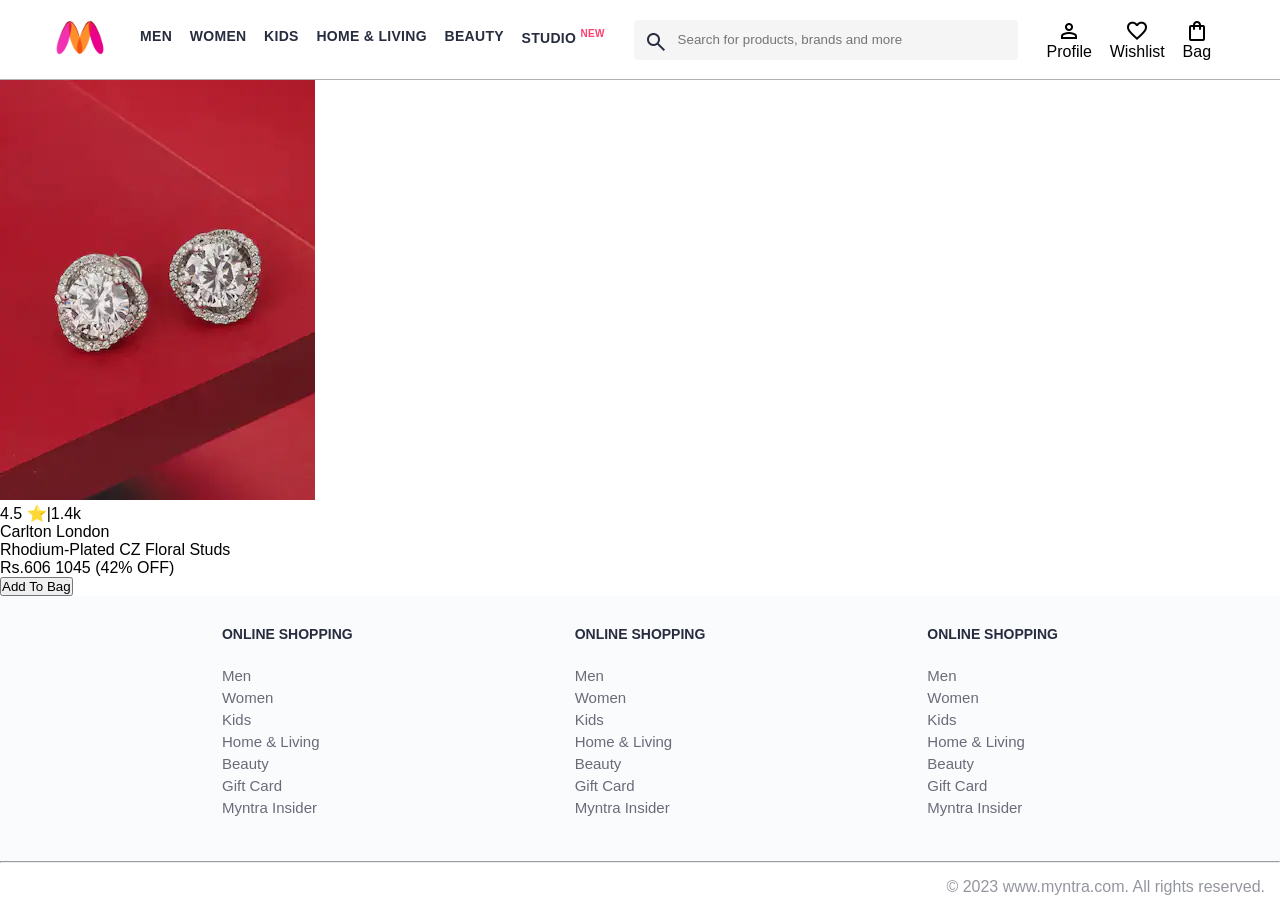
==== index.html @ dedffcf8 "Initial commit" ====
<!DOCTYPE html>
<html lang="en">
<head>
    <title>Myntra Functional Clone</title>
    <link rel="stylesheet" href="css/index.css">
    <link rel="stylesheet" href="https://fonts.googleapis.com/css2?family=Material+Symbols+Outlined:opsz,wght,FILL,GRAD@20..48,100..700,0..1,-50..200" />
</head>
<body>
    <header>
        <div class="logo_container">
            <a href="#"><img class="myntra_home" src="images/myntra_logo.webp" alt="Myntra Home"></a>
        </div>
        <nav class="nav_bar">
            <a href="#">Men</a>
            <a href="#">Women</a>
            <a href="#">Kids</a>
            <a href="#">Home & Living</a>
            <a href="#">Beauty</a>
            <a href="#">Studio <sup>New</sup></a>
        </nav>
        <div class="search_bar">
            <span class="material-symbols-outlined search_icon">search</span>
            <input class="search_input" placeholder="Search for products, brands and more">
        </div>
        <div class="action_bar">
            <div class="action_container">
                <span class="material-symbols-outlined action_icon">person</span>
                <span class="action_name">Profile</span>
            </div>

            <div class="action_container">
                <span class="material-symbols-outlined action_icon">favorite</span>
                <span class="action_name">Wishlist</span>
            </div>

            <a class="action_container" href="pages/bag.html" style="text-decoration: none; color: black;">
                <span class="material-symbols-outlined action_icon">shopping_bag</span>
                <span class="action_name" >Bag</span>
            </a>
        </div>
    </header>
    <main>
        <div class="items-container">
            <div class="item-container">
                <img src="images/1.jpg" alt="item image">
                <div class="rating">
                    4.5 ⭐|1.4k
                </div>
                <div class="company-name">Carlton London</div>
                <div class="item-name">Rhodium-Plated CZ Floral Studs</div>
                <div class="price">
                    <span class="current-price">Rs.606</span>
                    <span class="original-price">1045</span>
                    <span class="Discount">(42% OFF)</span>
                </div>
                <button>Add To Bag</button>
            </div>
        </div>

    </main>
    <footer>
        <div class="footer_container">
            <div class="footer_column">
                <h3>ONLINE SHOPPING</h3>

                <a href="#">Men</a>
                <a href="#">Women</a>
                <a href="#">Kids</a>
                <a href="#">Home & Living</a>
                <a href="#">Beauty</a>
                <a href="#">Gift Card</a>
                <a href="#">Myntra Insider</a>
            </div>

            <div class="footer_column">
                <h3>ONLINE SHOPPING</h3>

                <a href="#">Men</a>
                <a href="#">Women</a>
                <a href="#">Kids</a>
                <a href="#">Home & Living</a>
                <a href="#">Beauty</a>
                <a href="#">Gift Card</a>
                <a href="#">Myntra Insider</a>
            </div>

            <div class="footer_column">
                <h3>ONLINE SHOPPING</h3>

                <a href="#">Men</a>
                <a href="#">Women</a>
                <a href="#">Kids</a>
                <a href="#">Home & Living</a>
                <a href="#">Beauty</a>
                <a href="#">Gift Card</a>
                <a href="#">Myntra Insider</a>
            </div>
        </div>
        <hr>

        <div class="copyright">
            © 2023 www.myntra.com. All rights reserved.
        </div>
    </footer>
</body>
</html>
---- css/index.css ----
/***************** Item Page CSS **************************/
/*.action_container {
    text-decoration: none;
}
a.action_container:link {
    color:black;
}
.item-details {
    cursor: pointer;
    width: 250px;
    margin: 10px;
}
.stars {
    font-size: 12px;
    font-weight: 700;
    text-align: left;
}
.company {
    font-size: 18px;
    font-weight: 700;
    line-height: 1;
    color: #282c3f;
    margin-bottom: 6px;
    overflow: hidden;
    text-overflow: ellipsis;
    white-space: nowrap;
    margin-top: 20px;
}
.item-name {
    color: #535766;
    font-size: 16px;
    line-height: 1;
    margin-bottom: 0;
    margin-top: 0;
    overflow: hidden;
    text-overflow: ellipsis;
    white-space: nowrap;
    font-weight: 400;
    display: block;
}
.price-container {
    margin-top: 10px;
}
.current-price {
    font-size: 14px;
    font-weight: 700;
    color: #282c3f;
}
.original-price {
    text-decoration: line-through;
    color: #7e818c;
    font-weight: 400;
    margin-left: 5px;
    font-size: 12px;
}
.discount-percentage {
    color: #ff905a;
    font-weight: 400;
    font-size: 12px;
    margin-left: 5px;
}
.btn-bag {
    background-color: lightgreen;
    border: none;
    padding: 5px 15px;
    border-radius: 10px;
    width: 100%;
    margin-top: 7px;
    font-size: 20px;
    cursor: pointer;
}
.bag-items {
    background-color: #f16565;
    white-space: nowrap;
    text-align: center;
    line-height: 18px;
    padding: 0 6px;
    height: 18px;
    position: relative;
    border-radius: 50%;
    font-size: 12px;
    color: #fff;
    left: 13px;
    top: -44px;
    font-weight: 700;
    cursor: pointer;
}*/

* {
    margin: 0;
    padding: 0;
    font-family: Assistant,-apple-system,BlinkMacSystemFont,Segoe UI,Roboto,Helvetica,Arial,sans-serif;
    box-sizing: border-box;
}
header {
    display: flex;
    background-color: #ffffff;
    height: 80px;
    justify-content: space-between;
    align-items: center;
    border-bottom: 1px solid #b6b1b1;
}
.myntra_home {
    height: 45px;
}
.logo_container {
    margin-left: 4%;
}
.action_bar {
    margin-right: 4%;
}
.nav_bar {
    display: flex;
    min-width: 500px;
    justify-content: space-evenly;
}
.nav_bar a {
    font-size: 14px;
    letter-spacing: .3px;
    color: #282c3f;
    font-weight: 700;
    text-transform: uppercase;
    text-decoration: none;
    padding: 28px 0;
    border-bottom: 5px solid #ffffff;
}
.nav_bar a:hover {
    border-bottom: 4px solid #f54e77;
}

.nav_bar a sup {
    color: #ff3f6c;
    font-size: 10px;
}

.search_bar {
    height: 40px;
    min-width: 200px;
    width: 30%;
    display: flex;
    align-items: center;
}
.search_icon {
    box-sizing: content-box;
    height: 20px;
    padding: 10px;

    background-color: #f5f5f6;
    color: #282c3f;
    font-weight: 300;
    border-radius: 4px 0 0 4px;
}
.search_input {
    color: #696e79;
    background-color: #f5f5f6;
    flex-grow: 1;
    height: 40px;
    border: 0;
    border-radius: 0 4px 4px 0;
}

.action_bar {
    display: flex;
    min-width: 200px;
    justify-content: space-evenly;
}

.action_container {
    display: flex;
    flex-direction: column;
    align-items: center;
}

/* Main section */
.banner_container {
    margin: 40px 0;
}
.banner_image {
    width: 100%;
}

.category_heading {
    text-transform: uppercase;
    color: #3e4152;
    letter-spacing: .15em;
    font-size: 1.8em;
    margin: 50px 0 10px 30px;
    max-height: 5em;
    font-weight: 700;
}

.category-items {
    width: 80%;
    margin: 50px 10%;
    display: flex;
    flex-wrap: wrap;
    justify-content: space-evenly;
}

.sale_item {
    width: 250px;
}

.footer_container {
    padding: 30px 0px 40px 0px;
    background: #FAFBFC;
    display: flex;
    justify-content: space-evenly;
}

.footer_column {
    display: flex;
    flex-direction: column;
}

.footer_column h3 {
    color: #282c3f;
    font-size: 14px;
    margin-bottom: 25px;
}

.footer_column a {
    color: #696b79;
    font-size: 15px;
    text-decoration: none;
    padding-bottom: 5px;
}

.copyright {
    color: #94969f;
    text-align: end;
    padding: 15px;
}
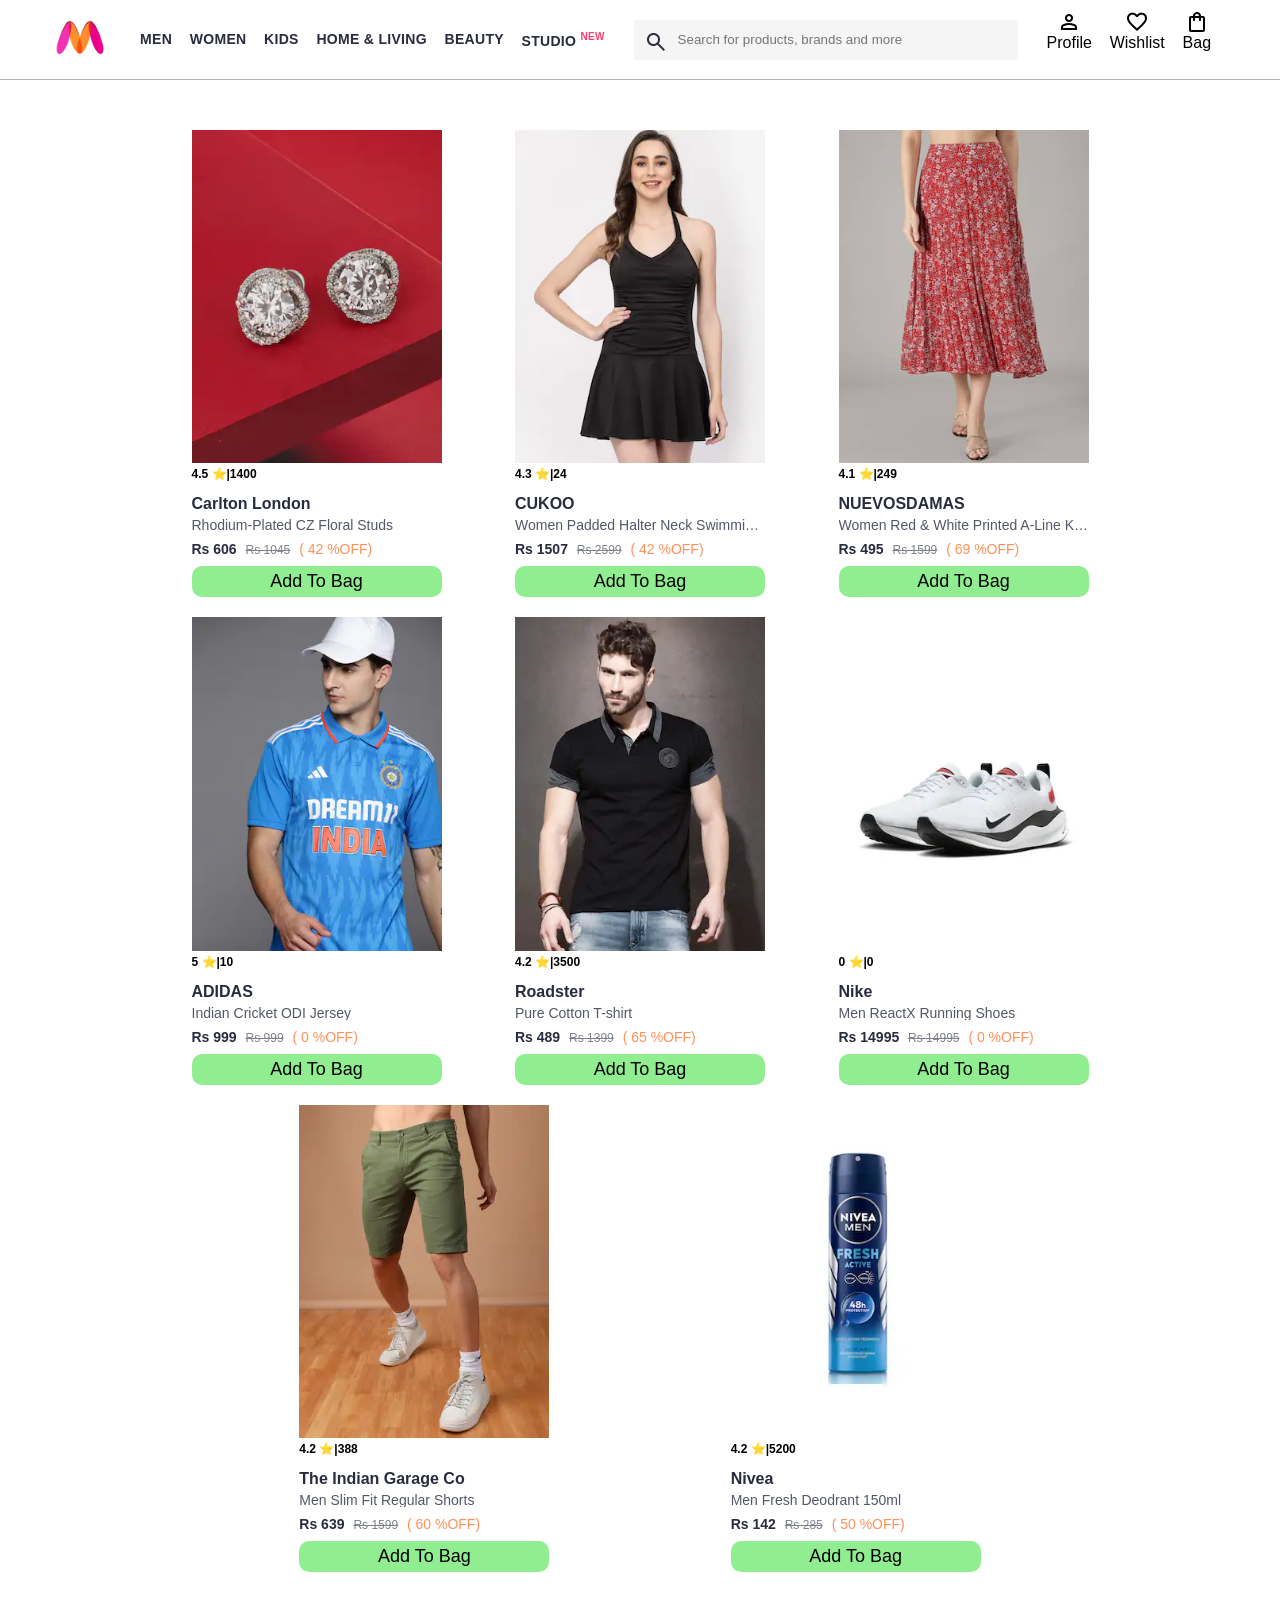
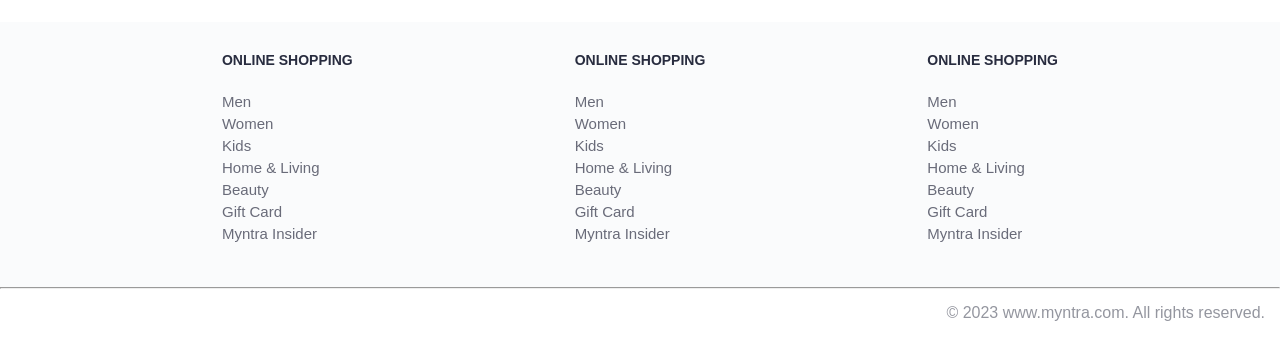
==== commit b78f815b: "Fixed data file name, updated bag and navbar logic" ====
--- a/index.html
+++ b/index.html
@@ -36,25 +36,13 @@
             <a class="action_container" href="pages/bag.html" style="text-decoration: none; color: black;">
                 <span class="material-symbols-outlined action_icon">shopping_bag</span>
                 <span class="action_name" >Bag</span>
+                <span class="bag-item-count">0</span>
             </a>
         </div>
     </header>
     <main>
         <div class="items-container">
-            <div class="item-container">
-                <img src="images/1.jpg" alt="item image">
-                <div class="rating">
-                    4.5 ⭐|1.4k
-                </div>
-                <div class="company-name">Carlton London</div>
-                <div class="item-name">Rhodium-Plated CZ Floral Studs</div>
-                <div class="price">
-                    <span class="current-price">Rs.606</span>
-                    <span class="original-price">1045</span>
-                    <span class="Discount">(42% OFF)</span>
-                </div>
-                <button>Add To Bag</button>
-            </div>
+            
         </div>
 
     </main>
@@ -102,5 +90,9 @@
             © 2023 www.myntra.com. All rights reserved.
         </div>
     </footer>
+    <script src="data/items.js"></script>
+    <script src="scripts/index.js">
+        
+    </script>
 </body>
 </html>
--- a/css/index.css
+++ b/css/index.css
@@ -189,7 +189,7 @@
     font-weight: 700;
 }
 
-.category-items {
+.category-items,.items-container {
     width: 80%;
     margin: 50px 10%;
     display: flex;
@@ -230,4 +230,116 @@
     color: #94969f;
     text-align: end;
     padding: 15px;
+}
+
+.items-container{
+    width: 80%;
+    margin: 40px 10%;
+  
+
+}
+.item-container{
+    width:250px;
+    margin: 10px;
+
+
+}
+.item-image{
+    width: 100%;
+
+}
+.rating{
+    font-size: 12px;
+    font-weight: 700;
+
+}
+.company-name{
+    margin-top:15px ;
+    font-size: 16px;
+    font-weight: 700;
+    line-height: 1;
+    color: #282c3f;
+    margin-bottom: 6px;
+    overflow: hidden;
+    text-overflow: ellipsis;
+    white-space: nowrap;
+
+}
+.item-name{
+    color: #535766;
+    font-size: 14px;
+    line-height: 1;
+    margin-bottom: 0;
+    margin-top: 0;
+    overflow: hidden;
+    text-overflow: ellipsis;
+    white-space: nowrap;
+    font-weight: 400;
+    display: block;
+
+}
+.price{
+    margin-top: 10px;
+    font-size: 14px;
+    line-height: 15px;
+    color: #282c3f;
+    white-space: nowrap;
+
+}
+.current-price{
+font-size: 14px;
+font-weight: 700;
+color: #282c3f;
+}
+.original-price{
+    text-decoration: line-through;
+    color: #7e818c;
+    font-weight: 400;
+    margin-left: 5px;
+    font-size: 12px;
+
+
+}
+.discount{
+    color:#ff905a;
+   font-weight:400;
+   margin-left: 12px;
+   margin-left: 5px;
+
+
+
+
+}
+.btn-add-bag{
+    margin-top: 8px;
+    font-size:18px ;
+    padding: 5px 0px;
+    width:100% ;
+    background-color: lightgreen;
+    border: none;
+    padding: 5px 15px;
+    border-radius: 10px;
+    cursor:pointer;
+
+
+}
+.bag-item-count{
+     background-color: #f16565;
+    white-space: nowrap;
+    text-align: center;
+    line-height: 18px;
+    padding: 0 6px;
+    height: 18px;
+    position: relative;
+    border-radius: 50%;
+    font-size: 12px;
+    color: #fff;
+    left: 13px;
+    top: -44px;
+    font-weight: 700;
+    cursor: pointer;
+
+}
+.nav_bar a {
+    border-bottom: none;
 }
